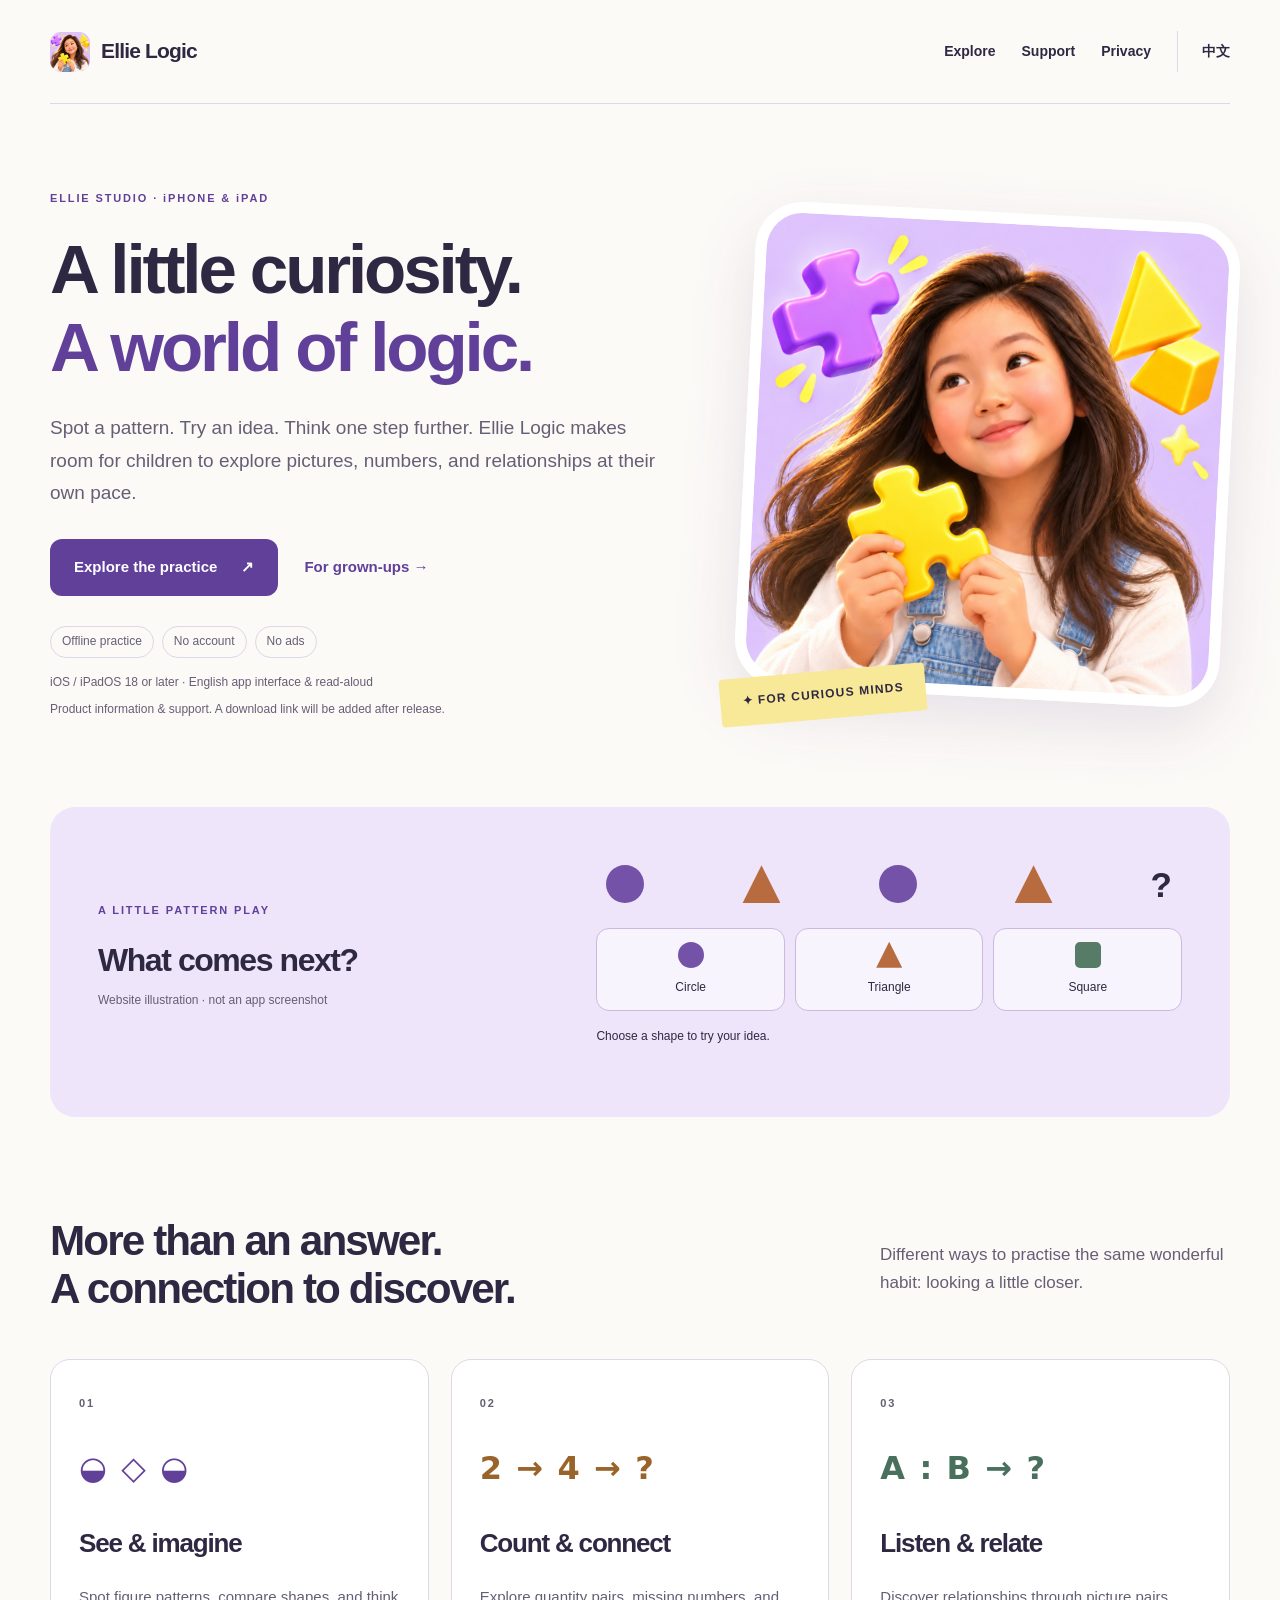
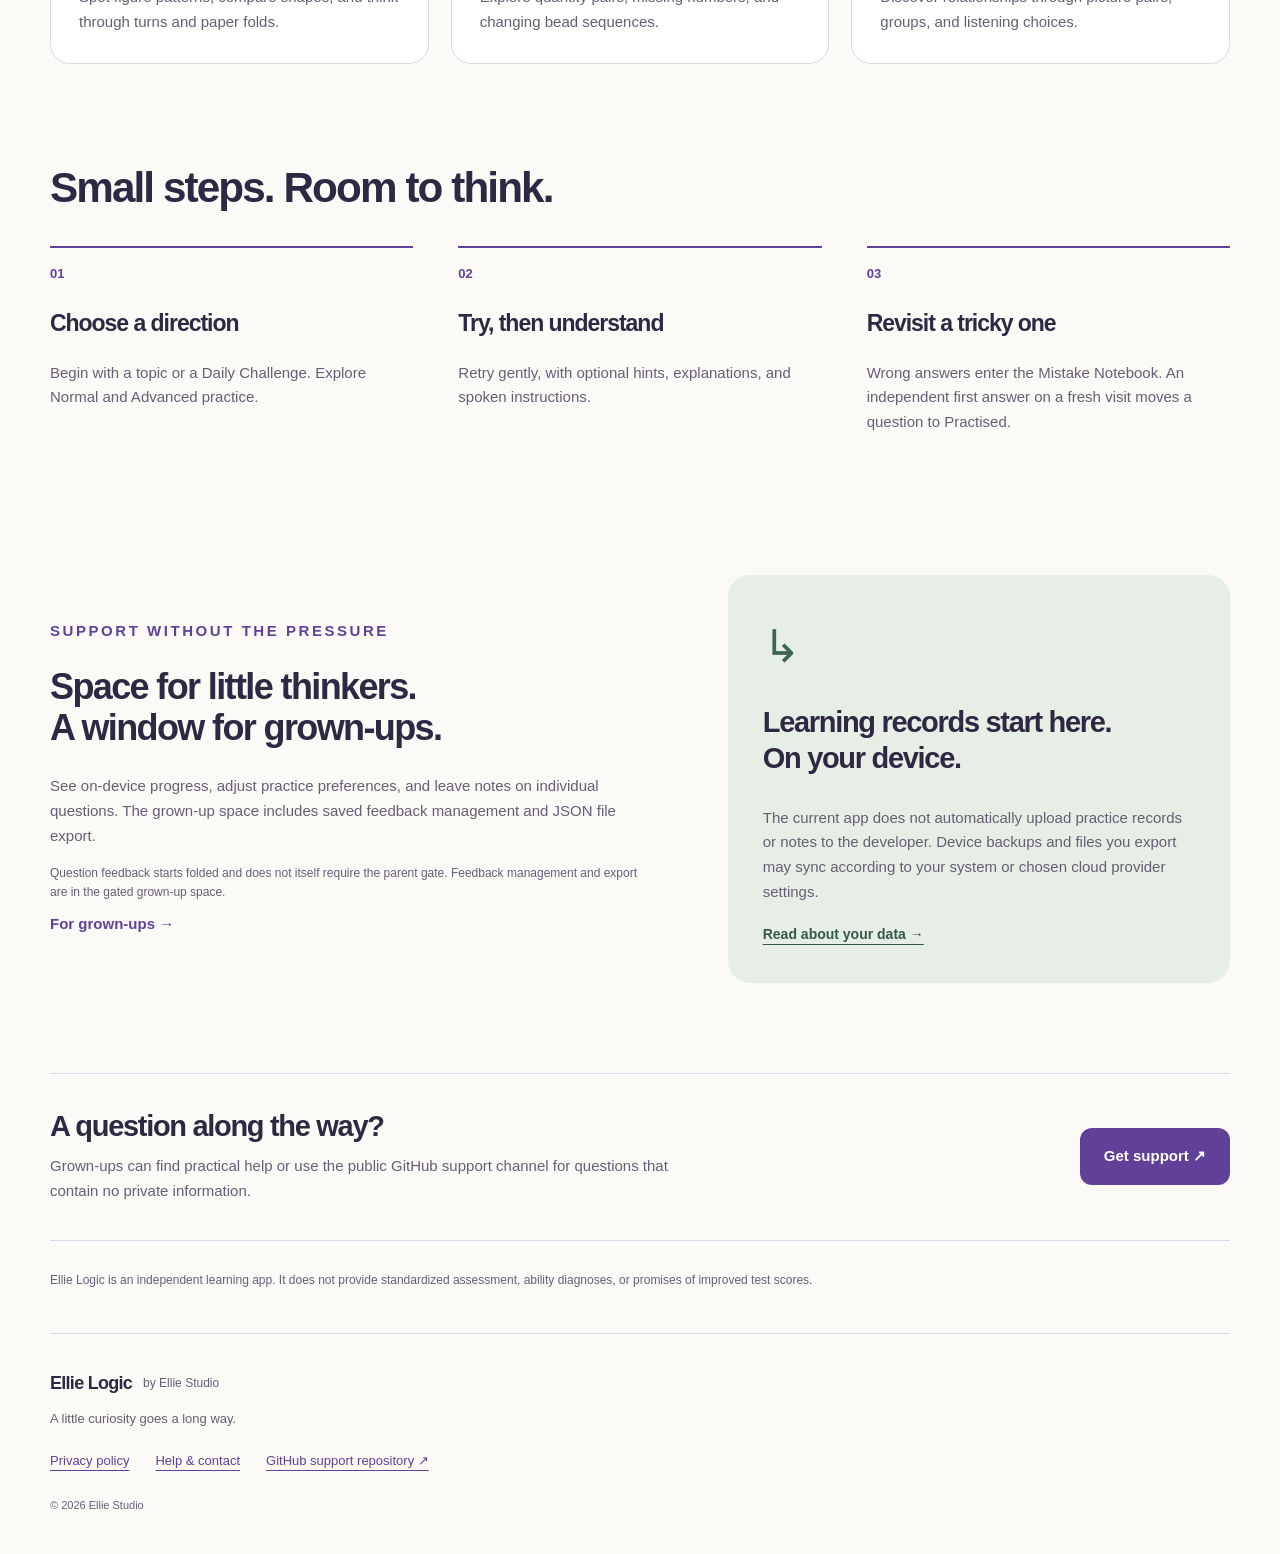
==== index.html @ ac1f0ef4 "Add Ellie Logic bilingual website, privacy policy and support" ====
<!doctype html>
<html lang="en"><head><meta charset="utf-8"><meta name="viewport" content="width=device-width,initial-scale=1">
<title>A little curiosity. A world of logic. · Ellie Logic</title><meta name="description" content="Offline reasoning practice for iPhone and iPad. Explore pictures, numbers, patterns and spatial thinking with Ellie Logic.">
<meta name="theme-color" content="#f7f3ff"><link rel="canonical" href="https://jiaxiaofan813-byte.github.io/EllieLogicSupport/index.html">
<meta property="og:title" content="A little curiosity. A world of logic. · Ellie Logic"><meta property="og:description" content="Offline reasoning practice for iPhone and iPad. Explore pictures, numbers, patterns and spatial thinking with Ellie Logic."><meta property="og:image" content="https://jiaxiaofan813-byte.github.io/EllieLogicSupport/assets/icon.png"><meta property="og:type" content="website">
<link rel="icon" href="assets/icon.png"><link rel="stylesheet" href="style.css"></head>
<body><a class="skip" href="#main">Skip to content</a>
<header class="header"><a class="brand" href="index.html"><img src="assets/icon.png" alt="" width="40" height="40">Ellie Logic</a><nav aria-label="Main navigation"><a href="index.html#explore">Explore</a><a href="support.html">Support</a><a href="privacy.html">Privacy</a><a class="language" href="zh.html" lang="zh-Hans">中文</a></nav></header>
<main id="main"><section class="hero"><div><p class="eyebrow">ELLIE STUDIO · iPHONE & iPAD</p><h1>A little curiosity.<br><em>A world of logic.</em></h1><p class="intro">Spot a pattern. Try an idea. Think one step further. Ellie Logic makes room for children to explore pictures, numbers, and relationships at their own pace.</p><div class="actions"><a class="button" href="#explore">Explore the practice <span aria-hidden="true">↗</span></a><a class="text-link" href="support.html">For grown-ups →</a></div><ul class="pills"><li>Offline practice</li><li>No account</li><li>No ads</li></ul><p class="caption">iOS / iPadOS 18 or later · English app interface & read-aloud</p><p class="caption">Product information & support. A download link will be added after release.</p></div><div class="hero-art"><div class="icon-frame"><img src="assets/icon.png" alt="Ellie Logic app icon: illustrated child and puzzle pieces on a lavender background" width="1024" height="1024"></div><span class="art-badge">✦ FOR CURIOUS MINDS</span></div></section>
<section class="play-section" aria-labelledby="demo-title"><div><p class="eyebrow">A LITTLE PATTERN PLAY</p><h2 id="demo-title">What comes next?</h2><p>Website illustration · not an app screenshot</p></div><div class="demo"><div class="sequence" aria-label="Circle, triangle, circle, triangle, question mark"><span class="shape circle"></span><span class="shape triangle"></span><span class="shape circle"></span><span class="shape triangle"></span><span class="unknown">?</span></div><div class="answers" role="group" aria-label="Choose the next shape"><button type="button" data-answer="0" aria-label="Circle"><span class="shape circle" aria-hidden="true"></span><span>Circle</span></button><button type="button" data-answer="1" aria-label="Triangle"><span class="shape triangle" aria-hidden="true"></span><span>Triangle</span></button><button type="button" data-answer="2" aria-label="Square"><span class="shape square" aria-hidden="true"></span><span>Square</span></button></div><p id="demo-result" class="demo-result" role="status" data-yes="You found it! Circle and triangle alternate, so a circle comes next." data-no="Take another look: circle, triangle, then the pair repeats. Try again.">Choose a shape to try your idea.</p></div></section>
<section id="explore" class="explore"><div class="section-head"><h2>More than an answer.<br>A connection to discover.</h2><p>Different ways to practise the same wonderful habit: looking a little closer.</p></div><div class="topics"><article class="topic"><span class="eyebrow">01</span><div class="topic-art" aria-hidden="true">◒ ◇ ◒</div><h3>See & imagine</h3><p>Spot figure patterns, compare shapes, and think through turns and paper folds.</p></article><article class="topic"><span class="eyebrow">02</span><div class="topic-art" aria-hidden="true">2 → 4 → ?</div><h3>Count & connect</h3><p>Explore quantity pairs, missing numbers, and changing bead sequences.</p></article><article class="topic"><span class="eyebrow">03</span><div class="topic-art" aria-hidden="true">A : B → ?</div><h3>Listen & relate</h3><p>Discover relationships through picture pairs, groups, and listening choices.</p></article></div></section>
<section class="flow"><h2>Small steps. Room to think.</h2><div class="steps"><article><span class="step">01</span><h3>Choose a direction</h3><p>Begin with a topic or a Daily Challenge. Explore Normal and Advanced practice.</p></article><article><span class="step">02</span><h3>Try, then understand</h3><p>Retry gently, with optional hints, explanations, and spoken instructions.</p></article><article><span class="step">03</span><h3>Revisit a tricky one</h3><p>Wrong answers enter the Mistake Notebook. An independent first answer on a fresh visit moves a question to Practised.</p></article></div></section>
<section class="grown-ups"><div><p class="eyebrow">SUPPORT WITHOUT THE PRESSURE</p><h2>Space for little thinkers.<br>A window for grown-ups.</h2><p>See on-device progress, adjust practice preferences, and leave notes on individual questions. The grown-up space includes saved feedback management and JSON file export.</p><p class="caption">Question feedback starts folded and does not itself require the parent gate. Feedback management and export are in the gated grown-up space.</p><a class="text-link" href="support.html">For grown-ups →</a></div><aside class="privacy-card"><span aria-hidden="true">↳</span><h3>Learning records start here.<br>On your device.</h3><p>The current app does not automatically upload practice records or notes to the developer. Device backups and files you export may sync according to your system or chosen cloud provider settings.</p><a href="privacy.html">Read about your data →</a></aside></section>
<section class="contact-strip"><div><h2>A question along the way?</h2><p>Grown-ups can find practical help or use the public GitHub support channel for questions that contain no private information.</p></div><a class="button" href="support.html">Get support ↗</a></section><p class="disclaimer">Ellie Logic is an independent learning app. It does not provide standardized assessment, ability diagnoses, or promises of improved test scores.</p><script src="demo.js" defer></script></main>
<footer><a class="brand" href="index.html">Ellie Logic <span>by Ellie Studio</span></a><p>A little curiosity goes a long way.</p><div><a href="privacy.html">Privacy policy</a><a href="support.html">Help & contact</a><a href="https://github.com/jiaxiaofan813-byte/EllieLogicSupport">GitHub support repository ↗</a></div><small>© 2026 Ellie Studio</small></footer></body></html>
---- style.css ----
:root{--ink:#2f2842;--muted:#665e75;--purple:#61409a;--lavender:#eee5fa;--paper:#fcfaf7;--line:#ded7e7;--yellow:#f8e998;--green:#e6eee5}*{box-sizing:border-box}html{scroll-behavior:smooth;scroll-padding-top:25px}body{margin:0;color:var(--ink);background:var(--paper);font:17px/1.65 -apple-system,BlinkMacSystemFont,"Segoe UI",sans-serif}a{color:var(--purple);text-underline-offset:5px}a:hover{text-decoration-thickness:2px}button,a{-webkit-tap-highlight-color:transparent}button{font:inherit}a:focus-visible,button:focus-visible,summary:focus-visible{outline:3px solid var(--purple);outline-offset:5px}h1,h2,h3,p{margin-top:0}h1,h2,h3{line-height:1.13;letter-spacing:-.045em}h1{font-size:clamp(42px,5.4vw,74px);font-weight:650;margin-bottom:26px}h1 em{color:var(--purple);font-style:normal}h2{font-size:clamp(30px,3.3vw,45px);font-weight:620;margin-bottom:26px}h3{font-size:26px;line-height:1.25;font-weight:620}p{color:var(--muted)}.header,main,footer{width:min(1180px,calc(100% - 80px));margin:auto}.header{display:flex;align-items:center;justify-content:space-between;gap:20px;min-height:104px;border-bottom:1px solid var(--line)}.brand{display:inline-flex;gap:11px;align-items:center;font-size:21px;font-weight:700;text-decoration:none;color:var(--ink);letter-spacing:-.04em;white-space:nowrap}.brand img{border-radius:11px}.header nav{display:flex;gap:26px;align-items:center}.header nav a{font-size:14px;text-decoration:none;font-weight:600;color:var(--ink);padding:9px 0}.header nav a:hover{text-decoration:underline}.header nav .language{border-left:1px solid var(--line);padding-left:24px}.skip{position:absolute;top:-100px;left:20px;background:white;padding:14px;z-index:3}.skip:focus{top:10px}.hero{display:grid;grid-template-columns:1.3fr 1fr;gap:65px;padding:85px 0 80px;align-items:center}.eyebrow{font-size:11px;letter-spacing:.17em;font-weight:750;color:var(--purple);margin-bottom:23px}.intro{font-size:19px;line-height:1.7;max-width:620px}.actions{display:flex;align-items:center;flex-wrap:wrap;gap:26px;margin:30px 0}.button{display:inline-flex;align-items:center;justify-content:center;gap:24px;background:var(--purple);color:white;font-size:15px;font-weight:650;text-decoration:none;padding:16px 24px;border-radius:12px;min-height:52px}.button:hover{background:#4d317c;text-decoration:none}.text-link{font-weight:650;font-size:15px;text-decoration:none}.text-link:hover{text-decoration:underline}.pills{display:flex;gap:8px;flex-wrap:wrap;padding:0;list-style:none;margin:26px 0 15px}.pills li{padding:5px 11px;border:1px solid var(--line);border-radius:30px;font-size:12px;color:var(--muted)}.caption{font-size:12px;line-height:1.6;margin-bottom:8px}.hero-art{position:relative;padding:22px 0 30px}.icon-frame{transform:rotate(3deg);border:11px solid white;border-radius:47px;box-shadow:0 22px 65px #4c2e7420;overflow:hidden;aspect-ratio:1}.icon-frame img{display:block;width:100%;height:auto}.art-badge{position:absolute;bottom:8px;left:-25px;font-size:12px;letter-spacing:.1em;background:var(--yellow);padding:14px 22px;transform:rotate(-5deg);border-radius:4px;font-weight:700}.play-section{background:var(--lavender);border-radius:25px;padding:48px;display:grid;grid-template-columns:1fr 1.3fr;gap:48px;align-items:center}.play-section h2{font-size:32px;margin-bottom:13px}.play-section>div>p:last-child{font-size:12px}.sequence{display:flex;align-items:center;justify-content:space-between;gap:12px;margin:10px 10px 25px}.shape{display:inline-block;flex:none;width:38px;height:38px;background:#7352a7}.circle{border-radius:50%}.triangle{background:#b86b3e;clip-path:polygon(50% 0,100% 100%,0 100%)}.square{border-radius:5px;background:#567b67}.unknown{font-size:35px;font-weight:650;line-height:1}.answers{display:grid;grid-template-columns:repeat(3,1fr);gap:10px}.answers button{min-height:83px;display:flex;align-items:center;justify-content:center;gap:10px;flex-direction:column;background:#fff9;border:1px solid #cbbade;border-radius:13px;padding:12px;color:var(--ink);cursor:pointer;font-size:12px}.answers .shape{width:26px;height:26px}.answers button:hover{background:white;border-color:var(--purple)}.answers button[aria-pressed=true]{outline:2px solid var(--purple);background:white}.demo-result{font-size:13px;min-height:42px;margin:16px 0 0;color:var(--ink)}.explore{padding:100px 0 0}.section-head{display:flex;justify-content:space-between;align-items:center;gap:50px}.section-head>p{max-width:350px}.topics{display:grid;grid-template-columns:repeat(3,1fr);gap:22px;margin-top:20px}.topic{padding:28px;border:1px solid var(--line);border-radius:20px;background:#fff}.topic .eyebrow{color:var(--muted)}.topic-art{font:600 32px/1.5 ui-rounded,system-ui,sans-serif;letter-spacing:.05em;padding:28px 0 35px;color:var(--purple)}.topic:nth-child(2) .topic-art{color:#996329}.topic:nth-child(3) .topic-art{color:#48705d}.topic p{font-size:15px;margin-bottom:0}.flow{padding:100px 0}.steps{display:grid;grid-template-columns:repeat(3,1fr);gap:45px;margin-top:35px}.step{display:inline-block;font-size:13px;color:var(--purple);font-weight:700;border-top:2px solid var(--purple);padding-top:15px;width:100%;margin-bottom:24px}.steps h3{font-size:23px}.steps p{font-size:15px}.grown-ups{display:grid;grid-template-columns:1.2fr 1fr;gap:75px;padding:25px 0 90px;align-items:center}.grown-ups h2{font-size:36px}.grown-ups p{font-size:15px}.grown-ups .caption{font-size:12px}.privacy-card{background:var(--green);border-radius:22px;padding:35px}.privacy-card>span{font-size:45px;color:#3d6650}.privacy-card h3{margin-top:20px;font-size:29px}.privacy-card a{font-size:14px;font-weight:650;color:#345a46}.contact-strip{display:flex;align-items:center;justify-content:space-between;gap:40px;padding:36px 0;border-top:1px solid var(--line);border-bottom:1px solid var(--line)}.contact-strip h2{font-size:29px;margin-bottom:12px}.contact-strip p{max-width:660px;font-size:15px;margin-bottom:0}.contact-strip .button{white-space:nowrap}.disclaimer{font-size:12px;padding:30px 0;max-width:900px}footer{border-top:1px solid var(--line);padding:35px 0 40px}footer .brand{font-size:18px}footer .brand span{font-size:12px;color:var(--muted);font-weight:450;letter-spacing:0}footer p{font-size:13px;margin:10px 0 20px}footer>div{display:flex;gap:26px;flex-wrap:wrap;font-size:13px}footer small{display:block;font-size:11px;margin-top:25px;color:var(--muted)}.document{max-width:800px;margin:70px auto 95px}.document h1{font-size:clamp(40px,5vw,60px)}.document h2{font-size:26px;letter-spacing:-.02em;line-height:1.3;margin:45px 0 20px}.document p{font-size:16px}.document .intro{font-size:19px}.document a{overflow-wrap:anywhere}.note{background:var(--lavender);padding:24px 28px;border-left:3px solid var(--purple);border-radius:0 13px 13px 0;line-height:1.65;margin:30px 0;font-size:16px}.toc{padding:10px 0 25px;border-bottom:1px solid var(--line)}.toc ol{padding-left:23px;font-size:14px;line-height:2}.toc li{padding-left:4px}.faq{margin:25px 0 40px}.faq details{border-bottom:1px solid var(--line);padding:18px 0}.faq summary{cursor:pointer;line-height:1.5;font-weight:600;font-size:17px;padding:7px 0}.faq details p{margin:16px 0 5px}.document .caption{font-size:12px}
@media(min-width:1400px){.hero{padding-top:100px;padding-bottom:100px}}@media(max-width:900px){.header,main,footer{width:calc(100% - 48px)}.hero{gap:35px;padding:65px 0}.hero h1{font-size:48px}.header nav{gap:17px}.header nav .language{padding-left:16px}.play-section{padding:30px;gap:25px}.section-head{gap:25px}.topics{gap:14px}.topic{padding:22px}.grown-ups{gap:32px}.steps{gap:25px}.grown-ups h2{font-size:31px}.contact-strip .button{padding:15px 20px}}@media(max-width:650px){body{font-size:16px}.header,main,footer{width:calc(100% - 36px)}.header{flex-direction:column;align-items:flex-start;padding:20px 0 12px;gap:10px;min-height:auto}.header nav{width:100%;justify-content:space-between;gap:8px}.header nav a{font-size:13px;min-height:44px;display:flex;align-items:center}.brand{font-size:20px}.hero{grid-template-columns:1fr;padding:48px 0 45px;gap:20px}.hero h1{font-size:clamp(40px,9vw,53px)}.hero .intro{font-size:17px}.hero-art{max-width:340px;width:88%;justify-self:center;margin:8px 0}.art-badge{left:-14px;font-size:10px}.icon-frame{border-width:8px;border-radius:35px}.actions{gap:22px;margin:24px 0}.button{font-size:14px;padding:15px 21px}.play-section{grid-template-columns:1fr;gap:12px;padding:27px 23px;border-radius:19px}.play-section h2{font-size:28px}.play-section .eyebrow{margin-bottom:15px}.sequence{gap:8px;margin-left:0;margin-right:0}.shape{width:30px;height:30px}.demo-result{min-height:58px}.section-head{display:block}.section-head p{max-width:100%}.explore{padding-top:65px}.topics{grid-template-columns:1fr;gap:16px}.topic{padding:25px}.topic-art{padding:10px 0 20px}.topic h3{margin-bottom:14px}.topic .eyebrow{margin-bottom:9px}.flow{padding:65px 0 40px}.steps{grid-template-columns:1fr;gap:10px}.step{margin-bottom:15px}.steps h3{margin-bottom:12px}.grown-ups{grid-template-columns:1fr;gap:32px;padding-bottom:55px}.grown-ups h2{font-size:30px}.privacy-card{padding:28px}.contact-strip{align-items:flex-start;flex-direction:column;gap:24px;padding:28px 0}.contact-strip h2{font-size:27px}.disclaimer{padding:25px 0}footer>div{gap:16px}footer{padding-top:28px}.document{margin-top:45px;margin-bottom:65px}.document h1{font-size:42px}.document h2{font-size:24px;margin-top:36px}.document .intro{font-size:17px}.note{padding:20px;font-size:15px}.toc ol{line-height:1.75}.toc li{margin-bottom:10px}.faq summary{font-size:16px}}
@media(prefers-reduced-motion:reduce){html{scroll-behavior:auto}}
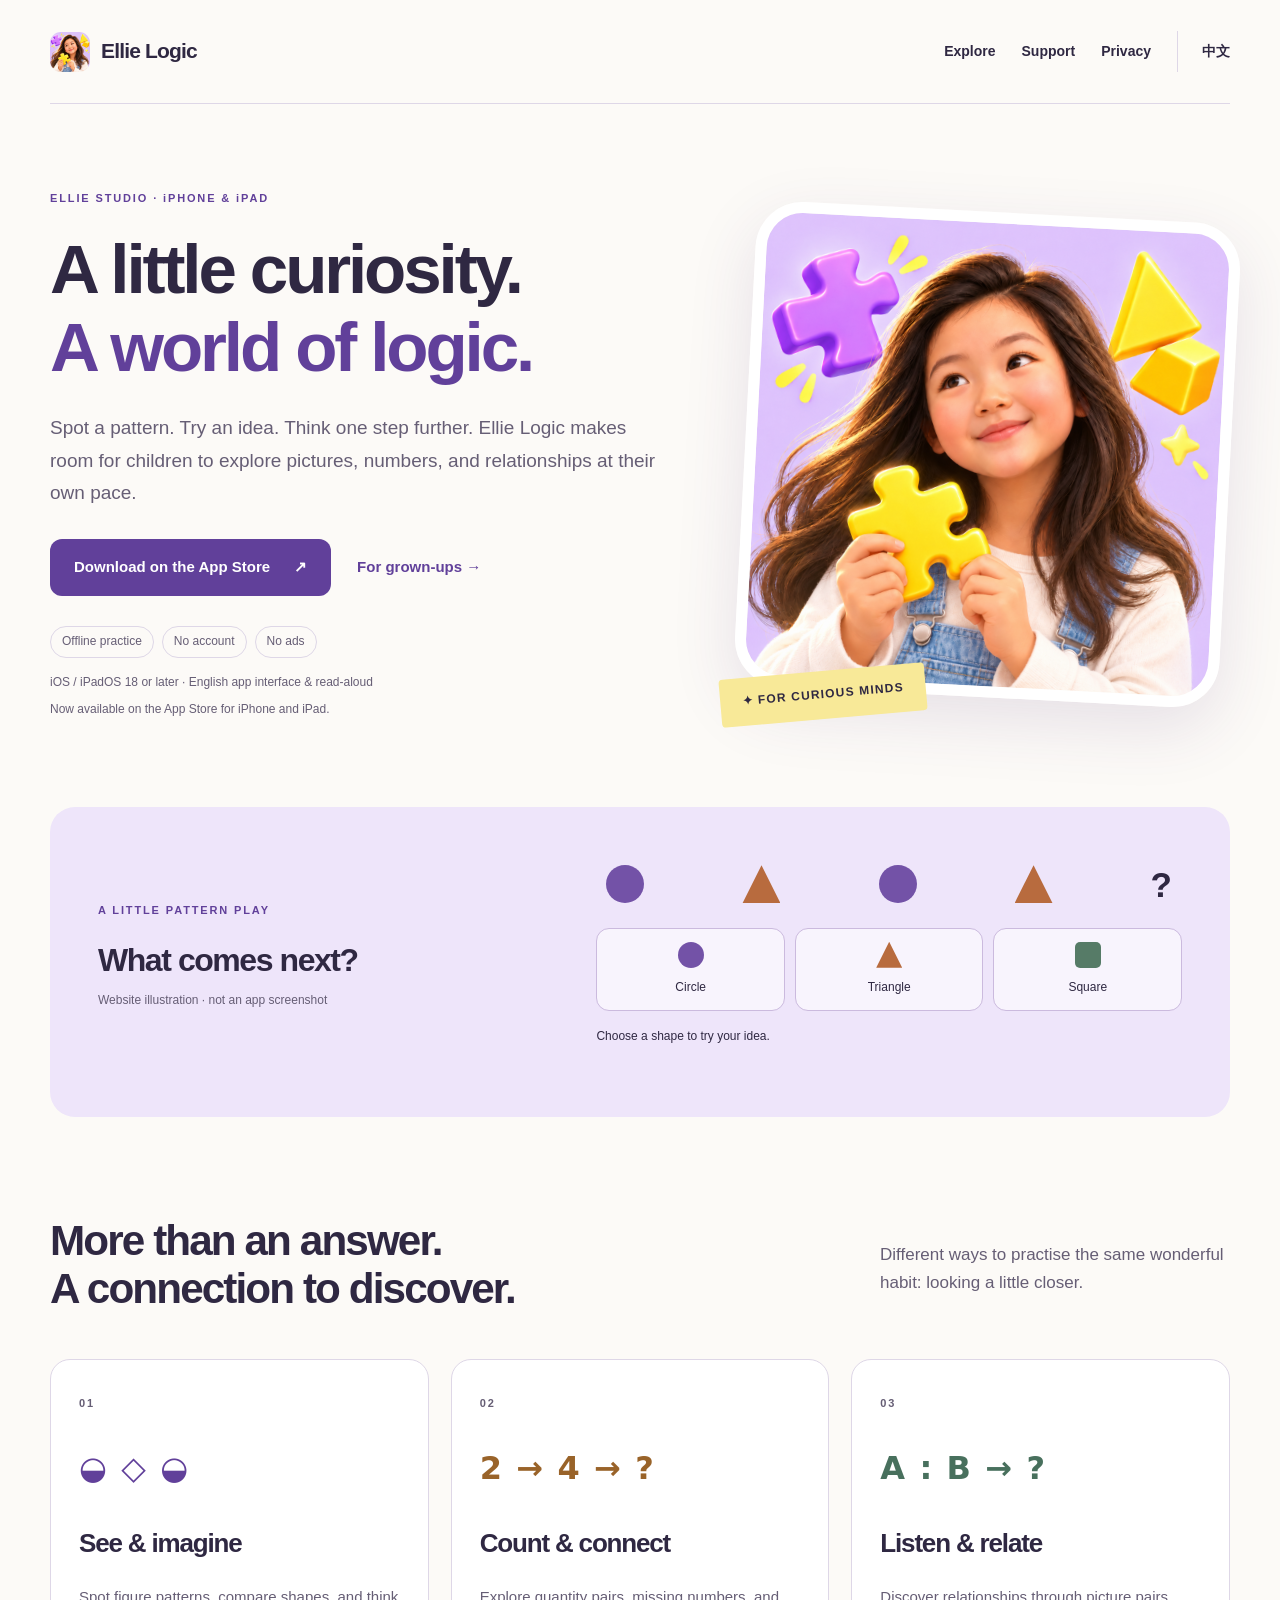
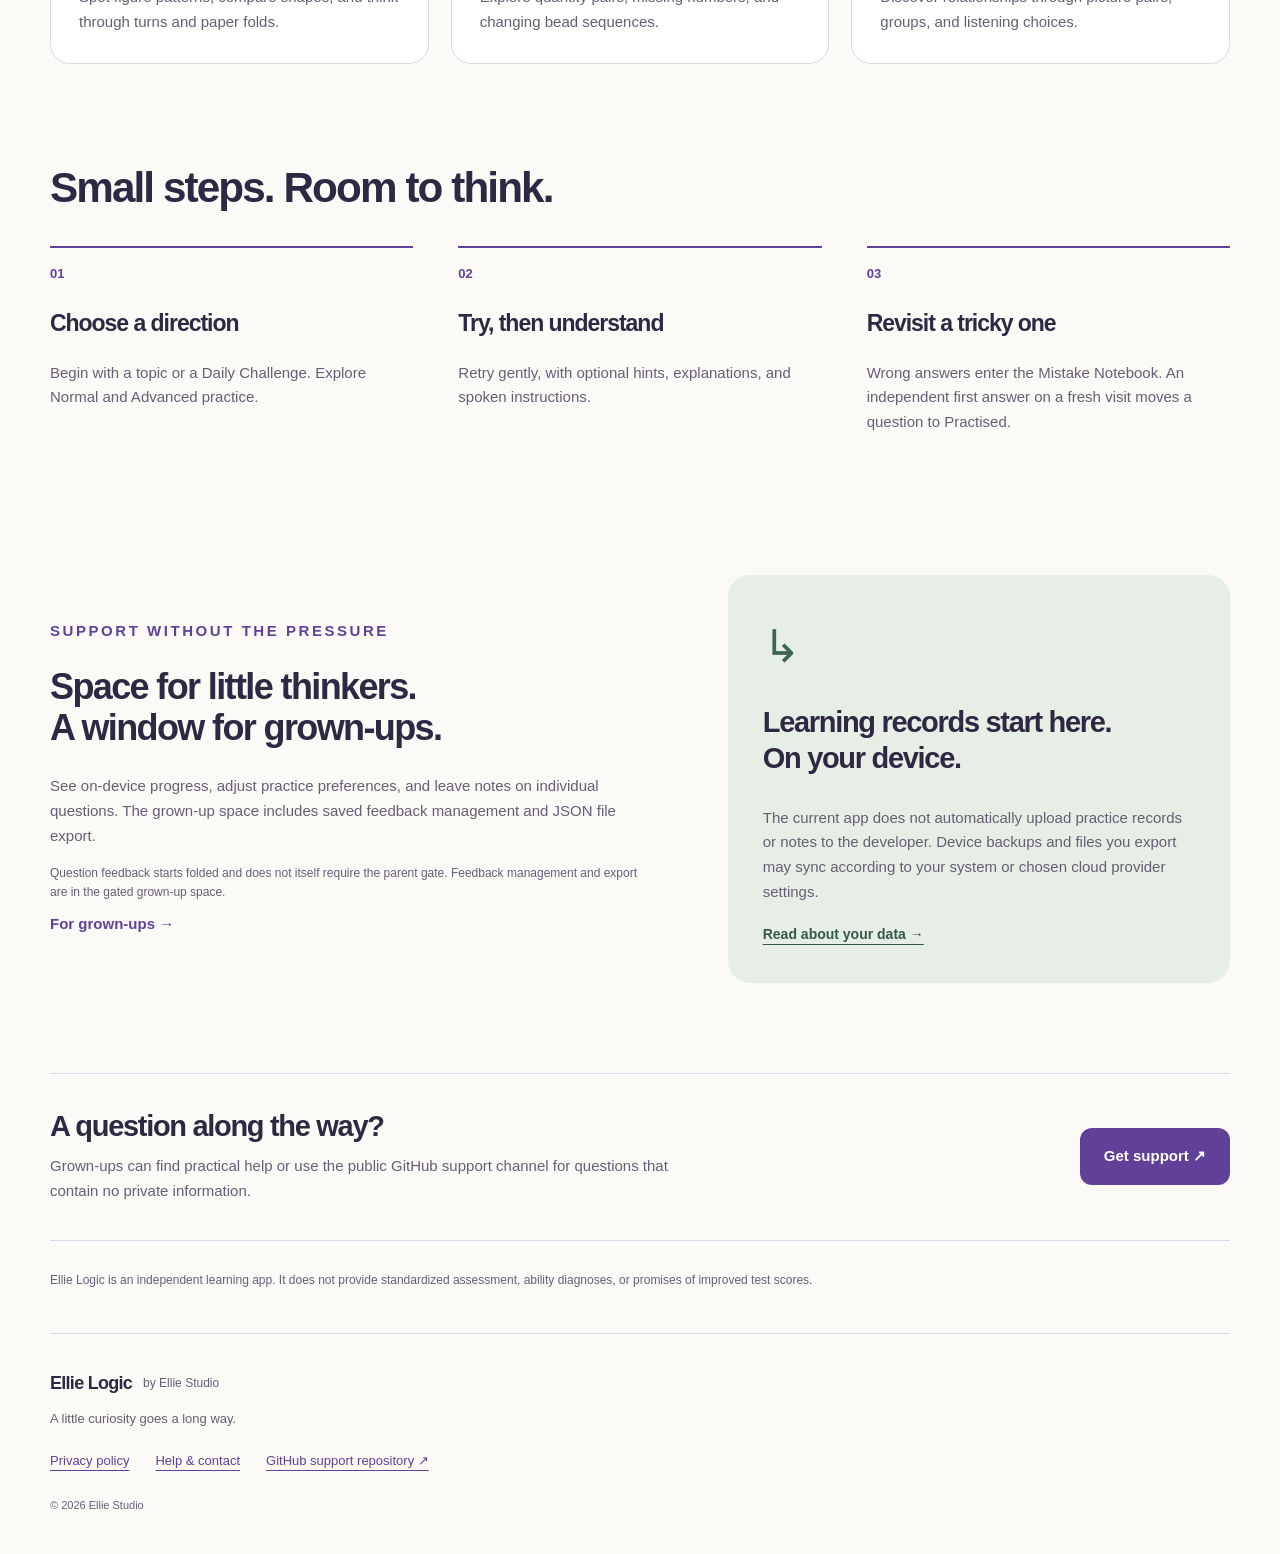
==== commit 4a6c6f64: "Update bilingual website for App Store release" ====
--- a/index.html
+++ b/index.html
@@ -6,7 +6,7 @@
 <link rel="icon" href="assets/icon.png"><link rel="stylesheet" href="style.css"></head>
 <body><a class="skip" href="#main">Skip to content</a>
 <header class="header"><a class="brand" href="index.html"><img src="assets/icon.png" alt="" width="40" height="40">Ellie Logic</a><nav aria-label="Main navigation"><a href="index.html#explore">Explore</a><a href="support.html">Support</a><a href="privacy.html">Privacy</a><a class="language" href="zh.html" lang="zh-Hans">中文</a></nav></header>
-<main id="main"><section class="hero"><div><p class="eyebrow">ELLIE STUDIO · iPHONE & iPAD</p><h1>A little curiosity.<br><em>A world of logic.</em></h1><p class="intro">Spot a pattern. Try an idea. Think one step further. Ellie Logic makes room for children to explore pictures, numbers, and relationships at their own pace.</p><div class="actions"><a class="button" href="#explore">Explore the practice <span aria-hidden="true">↗</span></a><a class="text-link" href="support.html">For grown-ups →</a></div><ul class="pills"><li>Offline practice</li><li>No account</li><li>No ads</li></ul><p class="caption">iOS / iPadOS 18 or later · English app interface & read-aloud</p><p class="caption">Product information & support. A download link will be added after release.</p></div><div class="hero-art"><div class="icon-frame"><img src="assets/icon.png" alt="Ellie Logic app icon: illustrated child and puzzle pieces on a lavender background" width="1024" height="1024"></div><span class="art-badge">✦ FOR CURIOUS MINDS</span></div></section>
+<main id="main"><section class="hero"><div><p class="eyebrow">ELLIE STUDIO · iPHONE & iPAD</p><h1>A little curiosity.<br><em>A world of logic.</em></h1><p class="intro">Spot a pattern. Try an idea. Think one step further. Ellie Logic makes room for children to explore pictures, numbers, and relationships at their own pace.</p><div class="actions"><a class="button" href="https://apps.apple.com/us/app/ellie-logic-thinking-puzzles/id6831741834">Download on the App Store <span aria-hidden="true">↗</span></a><a class="text-link" href="support.html">For grown-ups →</a></div><ul class="pills"><li>Offline practice</li><li>No account</li><li>No ads</li></ul><p class="caption">iOS / iPadOS 18 or later · English app interface & read-aloud</p><p class="caption">Now available on the App Store for iPhone and iPad.</p></div><div class="hero-art"><div class="icon-frame"><img src="assets/icon.png" alt="Ellie Logic app icon: illustrated child and puzzle pieces on a lavender background" width="1024" height="1024"></div><span class="art-badge">✦ FOR CURIOUS MINDS</span></div></section>
 <section class="play-section" aria-labelledby="demo-title"><div><p class="eyebrow">A LITTLE PATTERN PLAY</p><h2 id="demo-title">What comes next?</h2><p>Website illustration · not an app screenshot</p></div><div class="demo"><div class="sequence" aria-label="Circle, triangle, circle, triangle, question mark"><span class="shape circle"></span><span class="shape triangle"></span><span class="shape circle"></span><span class="shape triangle"></span><span class="unknown">?</span></div><div class="answers" role="group" aria-label="Choose the next shape"><button type="button" data-answer="0" aria-label="Circle"><span class="shape circle" aria-hidden="true"></span><span>Circle</span></button><button type="button" data-answer="1" aria-label="Triangle"><span class="shape triangle" aria-hidden="true"></span><span>Triangle</span></button><button type="button" data-answer="2" aria-label="Square"><span class="shape square" aria-hidden="true"></span><span>Square</span></button></div><p id="demo-result" class="demo-result" role="status" data-yes="You found it! Circle and triangle alternate, so a circle comes next." data-no="Take another look: circle, triangle, then the pair repeats. Try again.">Choose a shape to try your idea.</p></div></section>
 <section id="explore" class="explore"><div class="section-head"><h2>More than an answer.<br>A connection to discover.</h2><p>Different ways to practise the same wonderful habit: looking a little closer.</p></div><div class="topics"><article class="topic"><span class="eyebrow">01</span><div class="topic-art" aria-hidden="true">◒ ◇ ◒</div><h3>See & imagine</h3><p>Spot figure patterns, compare shapes, and think through turns and paper folds.</p></article><article class="topic"><span class="eyebrow">02</span><div class="topic-art" aria-hidden="true">2 → 4 → ?</div><h3>Count & connect</h3><p>Explore quantity pairs, missing numbers, and changing bead sequences.</p></article><article class="topic"><span class="eyebrow">03</span><div class="topic-art" aria-hidden="true">A : B → ?</div><h3>Listen & relate</h3><p>Discover relationships through picture pairs, groups, and listening choices.</p></article></div></section>
 <section class="flow"><h2>Small steps. Room to think.</h2><div class="steps"><article><span class="step">01</span><h3>Choose a direction</h3><p>Begin with a topic or a Daily Challenge. Explore Normal and Advanced practice.</p></article><article><span class="step">02</span><h3>Try, then understand</h3><p>Retry gently, with optional hints, explanations, and spoken instructions.</p></article><article><span class="step">03</span><h3>Revisit a tricky one</h3><p>Wrong answers enter the Mistake Notebook. An independent first answer on a fresh visit moves a question to Practised.</p></article></div></section>
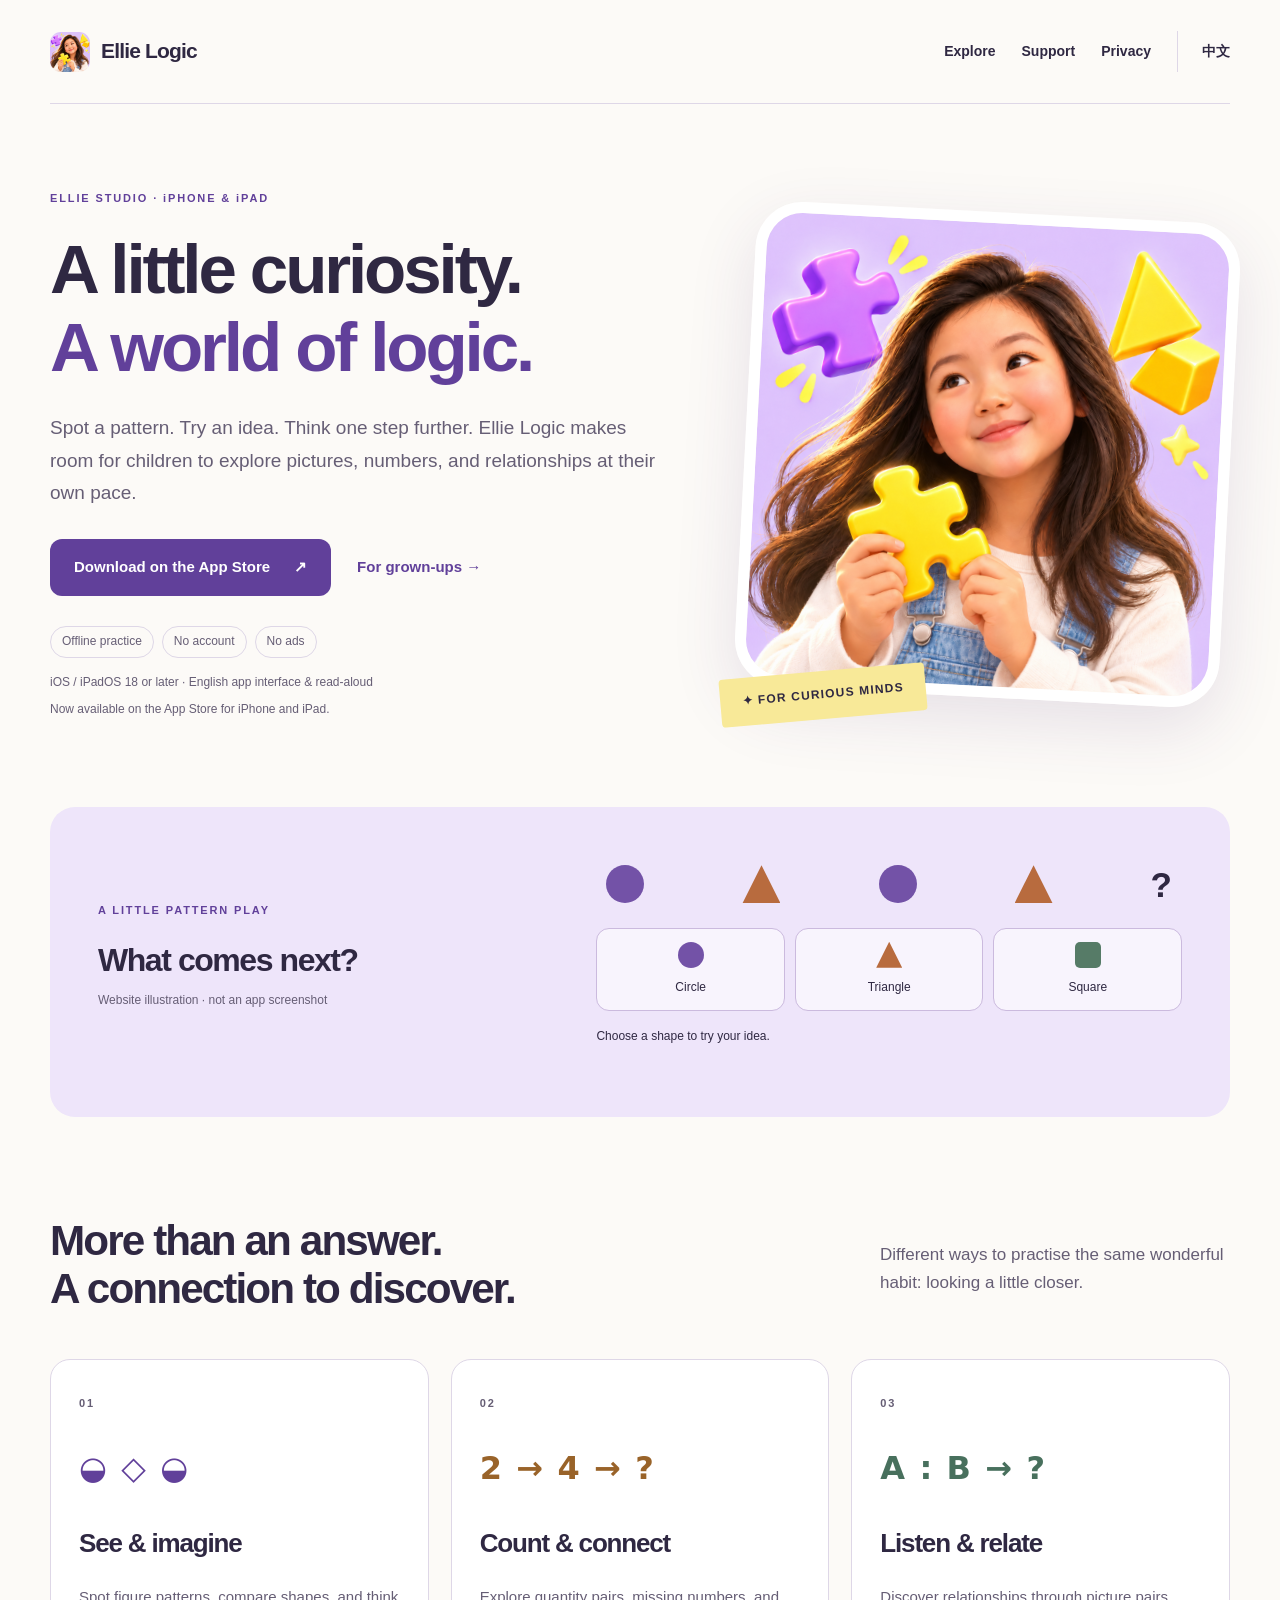
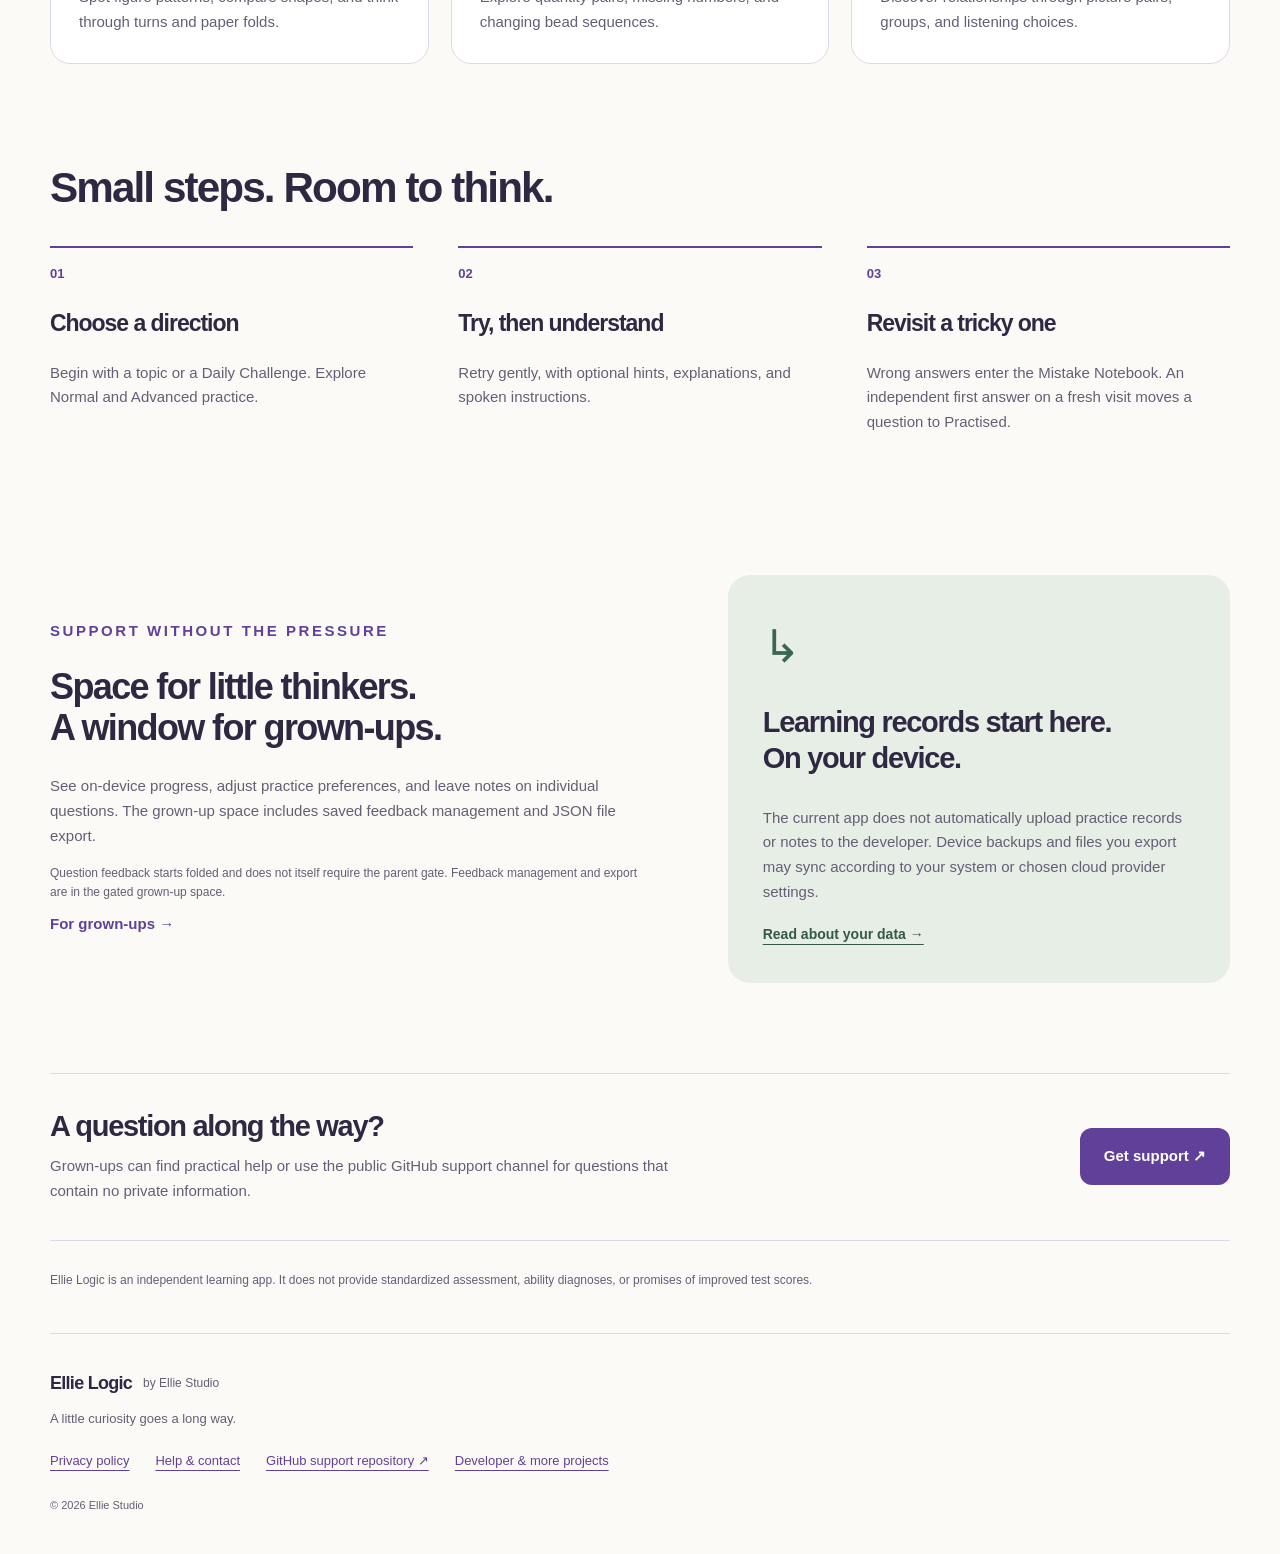
==== commit a2bf319b: "Link public support pages to developer's projects" ====
--- a/index.html
+++ b/index.html
@@ -12,4 +12,4 @@
 <section class="flow"><h2>Small steps. Room to think.</h2><div class="steps"><article><span class="step">01</span><h3>Choose a direction</h3><p>Begin with a topic or a Daily Challenge. Explore Normal and Advanced practice.</p></article><article><span class="step">02</span><h3>Try, then understand</h3><p>Retry gently, with optional hints, explanations, and spoken instructions.</p></article><article><span class="step">03</span><h3>Revisit a tricky one</h3><p>Wrong answers enter the Mistake Notebook. An independent first answer on a fresh visit moves a question to Practised.</p></article></div></section>
 <section class="grown-ups"><div><p class="eyebrow">SUPPORT WITHOUT THE PRESSURE</p><h2>Space for little thinkers.<br>A window for grown-ups.</h2><p>See on-device progress, adjust practice preferences, and leave notes on individual questions. The grown-up space includes saved feedback management and JSON file export.</p><p class="caption">Question feedback starts folded and does not itself require the parent gate. Feedback management and export are in the gated grown-up space.</p><a class="text-link" href="support.html">For grown-ups →</a></div><aside class="privacy-card"><span aria-hidden="true">↳</span><h3>Learning records start here.<br>On your device.</h3><p>The current app does not automatically upload practice records or notes to the developer. Device backups and files you export may sync according to your system or chosen cloud provider settings.</p><a href="privacy.html">Read about your data →</a></aside></section>
 <section class="contact-strip"><div><h2>A question along the way?</h2><p>Grown-ups can find practical help or use the public GitHub support channel for questions that contain no private information.</p></div><a class="button" href="support.html">Get support ↗</a></section><p class="disclaimer">Ellie Logic is an independent learning app. It does not provide standardized assessment, ability diagnoses, or promises of improved test scores.</p><script src="demo.js" defer></script></main>
-<footer><a class="brand" href="index.html">Ellie Logic <span>by Ellie Studio</span></a><p>A little curiosity goes a long way.</p><div><a href="privacy.html">Privacy policy</a><a href="support.html">Help & contact</a><a href="https://github.com/jiaxiaofan813-byte/EllieLogicSupport">GitHub support repository ↗</a></div><small>© 2026 Ellie Studio</small></footer></body></html>+<footer><a class="brand" href="index.html">Ellie Logic <span>by Ellie Studio</span></a><p>A little curiosity goes a long way.</p><div><a href="privacy.html">Privacy policy</a><a href="support.html">Help & contact</a><a href="https://github.com/jiaxiaofan813-byte/EllieLogicSupport">GitHub support repository ↗</a><a href="https://jiaxiaofan.net/">Developer & more projects</a></div><small>© 2026 Ellie Studio</small></footer></body></html>
